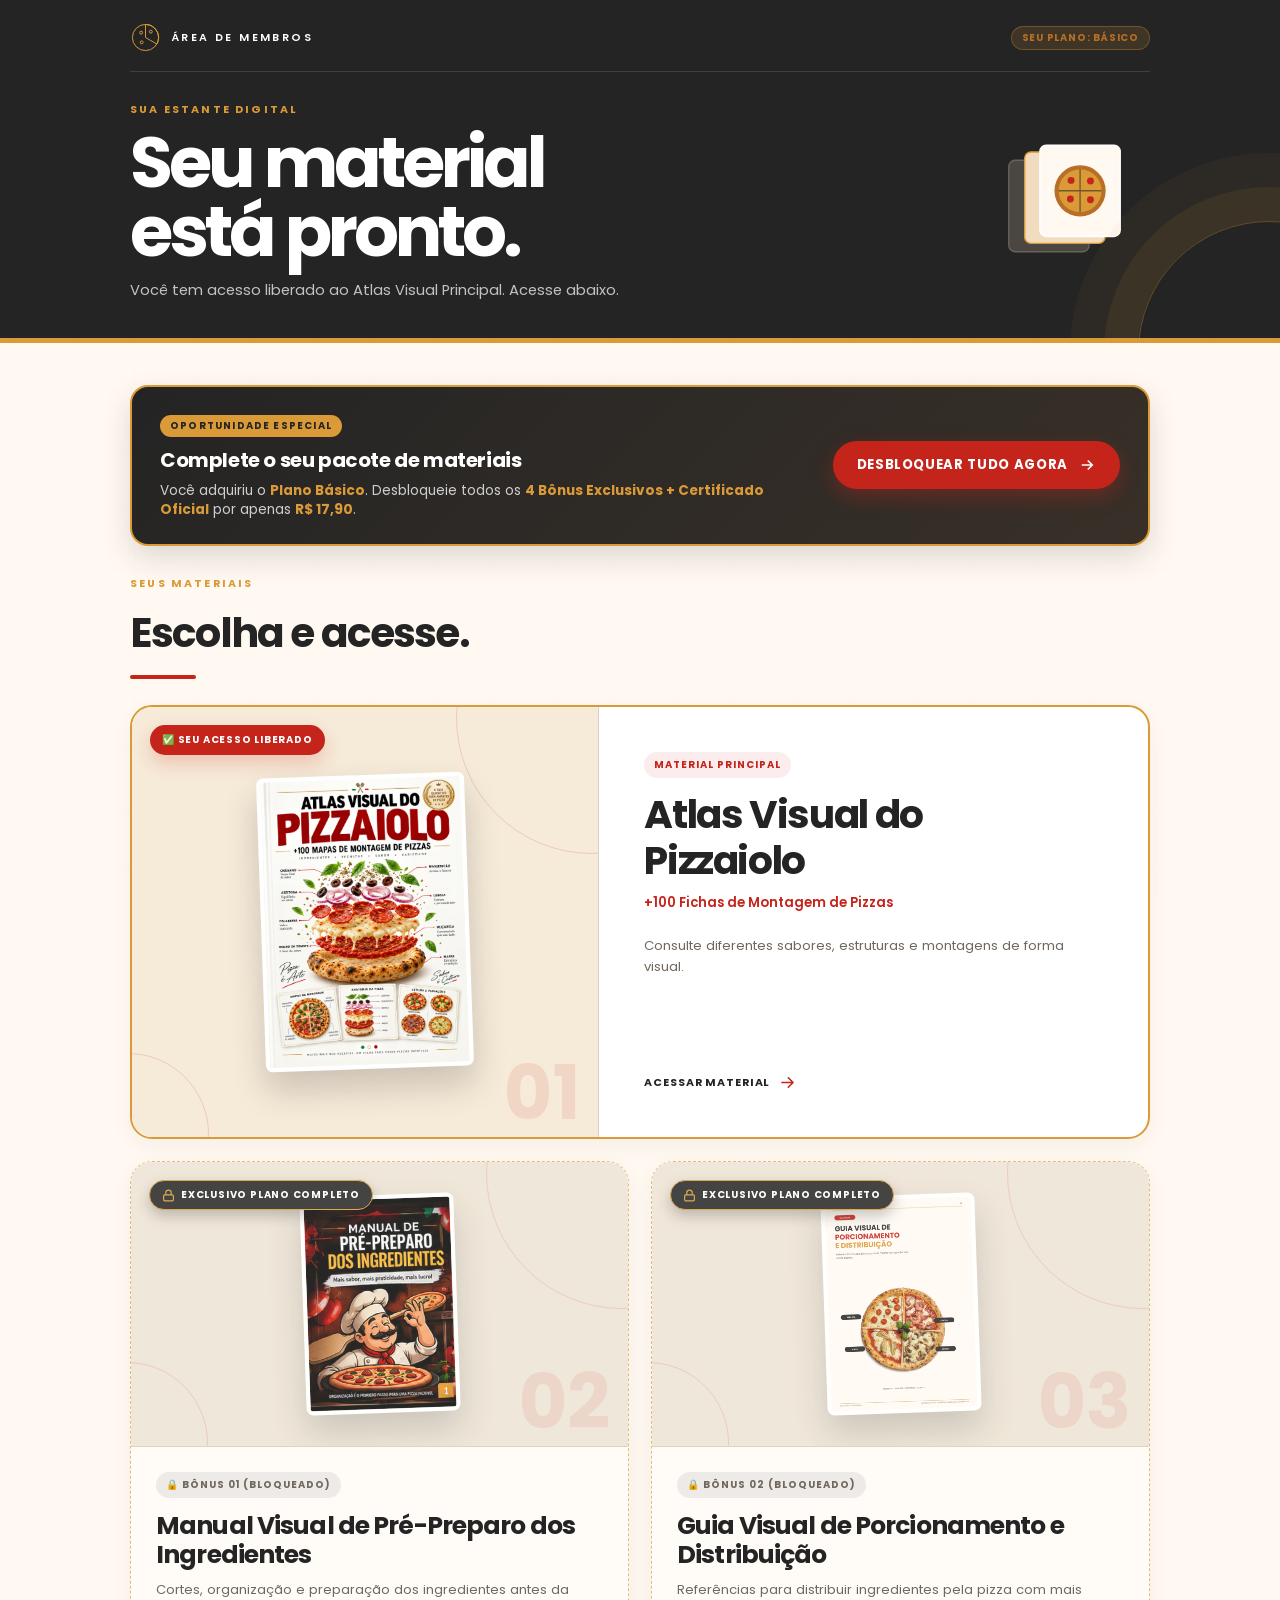
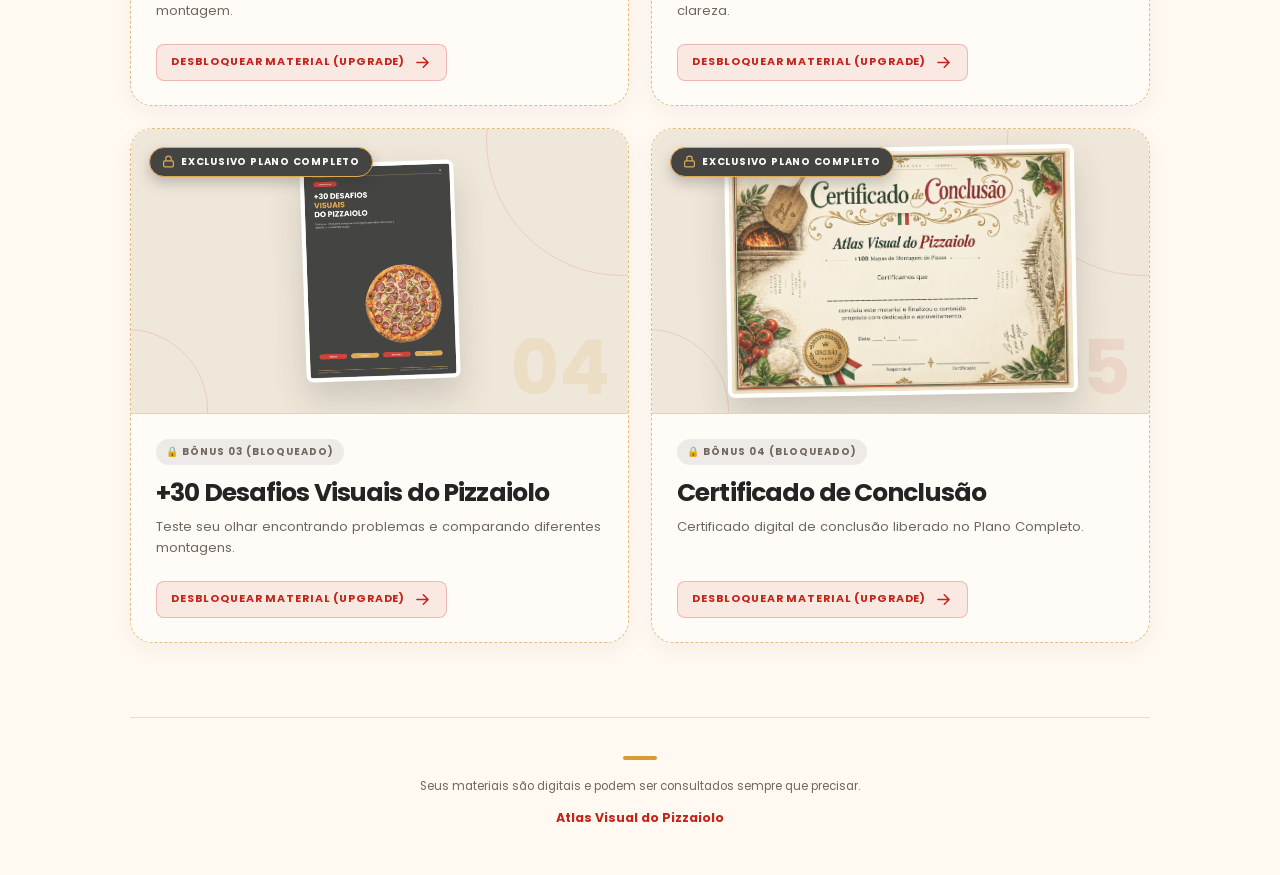
==== basico.html @ c29558bd "feat: Area de entrega do Atlas com upsell do Plano Completo e materiais" ====
<!DOCTYPE html><html lang="pt-BR"><head>
  <meta charset="utf-8">
  <meta name="viewport" content="width=device-width, initial-scale=1">
  <meta name="theme-color" content="#FFF9F2">
  <meta name="description" content="Área de membros do Atlas Visual do Pizzaiolo - Plano Básico">
  <title>Área de Membros (Plano Básico) | Atlas Visual do Pizzaiolo</title>
  <link rel="icon" href="data:image/svg+xml,%3Csvg xmlns='http://www.w3.org/2000/svg' viewBox='0 0 64 64'%3E%3Ccircle cx='32' cy='32' r='28' fill='%23d99a37'/%3E%3Ccircle cx='32' cy='32' r='22' fill='%23c5241a'/%3E%3C/svg%3E">
  <link rel="stylesheet" href="css/styles.css">
</head>
<body>
  <header class="member-header">
    <div class="header-inner">
      <div class="brand-row">
        <div class="brand-mark" aria-hidden="true">
          <svg viewBox="0 0 64 64" role="img">
            <circle cx="32" cy="32" r="27"></circle>
            <path d="M32 5a27 27 0 0 1 23.4 40.5L32 32Z"></path>
            <circle cx="23" cy="22" r="3"></circle>
            <circle cx="43" cy="20" r="3"></circle>
            <circle cx="24" cy="42" r="3"></circle>
          </svg>
        </div>
        <span>ÁREA DE MEMBROS</span>
        <span class="status-badge status-badge--basic">SEU PLANO: BÁSICO</span>
      </div>
      <div class="intro-copy">
        <div>
          <p class="eyebrow">SUA ESTANTE DIGITAL</p>
          <h1>Seu material<br>está pronto.</h1>
          <p class="subheadline">Você tem acesso liberado ao Atlas Visual Principal. Acesse abaixo.</p>
        </div>
        <div class="header-illustration" aria-hidden="true">
          <svg viewBox="0 0 260 170">
            <rect class="sheet back" x="56" y="25" width="116" height="132" rx="9"></rect>
            <rect class="sheet middle" x="79" y="13" width="116" height="132" rx="9"></rect>
            <rect class="sheet front" x="101" y="3" width="116" height="132" rx="9"></rect>
            <circle class="pizza-crust" cx="159" cy="69" r="37"></circle>
            <circle class="pizza-base" cx="159" cy="69" r="31"></circle>
            <circle class="topping" cx="146" cy="54" r="5"></circle>
            <circle class="topping" cx="174" cy="55" r="5"></circle>
            <circle class="topping" cx="145" cy="81" r="5"></circle>
            <circle class="topping" cx="174" cy="82" r="5"></circle>
            <path class="slice-line" d="M159 38v62M128 69h62"></path>
          </svg>
        </div>
      </div>
    </div>
  </header>

  <main>
    <section class="shelf" aria-labelledby="materials-title">
      <!-- BANNER DE UPSELL PARA PLANO COMPLETO -->
      <div class="upgrade-banner">
        <div class="upgrade-banner-content">
          <span class="upgrade-tag">OPORTUNIDADE ESPECIAL</span>
          <h3>Complete o seu pacote de materiais</h3>
          <p>Você adquiriu o <strong>Plano Básico</strong>. Desbloqueie todos os <strong>4 Bônus Exclusivos + Certificado Oficial</strong> por apenas <strong>R$ 17,90</strong>.</p>
        </div>
        <a href="https://pay.lowify.com.br/checkout.php?product_id=JMhcrx" target="_blank" rel="noopener noreferrer" class="upgrade-btn">
          DESBLOQUEAR TUDO AGORA
          <svg viewBox="0 0 24 24" aria-hidden="true"><path d="M5 12h13M13 6l6 6-6 6"></path></svg>
        </a>
      </div>

      <div class="section-heading">
        <p class="eyebrow">SEUS MATERIAIS</p>
        <h2 id="materials-title">Escolha e acesse.</h2>
        <span class="heading-line" aria-hidden="true"></span>
      </div>

      <div class="material-grid">
        <!-- 01 - ATLAS PRINCIPAL: 100% LIBERADO -->
        <a class="material-card material-card--featured reveal" href="https://entregavelpizza.vercel.app/public/materiais/atlas-visual-do-pizzaiolo.pdf" target="_blank" rel="noopener noreferrer" aria-label="Abrir Atlas Visual do Pizzaiolo em nova aba">
          <div class="card-visual">
            <span class="start-badge">✅ SEU ACESSO LIBERADO</span>
            <div class="cover-frame cover-frame--portrait">
              <img src="images/atlas.png" alt="Capa do Atlas Visual do Pizzaiolo">
            </div>
            <span class="module-number" aria-hidden="true">01</span>
          </div>
          <div class="card-copy">
            <span class="card-label">MATERIAL PRINCIPAL</span>
            <h3>Atlas Visual do Pizzaiolo</h3>
            <p class="card-complement">+100 Fichas de Montagem de Pizzas</p>
            <p>Consulte diferentes sabores, estruturas e montagens de forma visual.</p>
            <span class="card-action">ACESSAR MATERIAL <svg viewBox="0 0 24 24" aria-hidden="true"><path d="M5 12h13M13 6l6 6-6 6"></path></svg></span>
          </div>
        </a>

        <!-- 02 - BÔNUS 01: BLOQUEADO (UPSELL) -->
        <a class="material-card material-card--locked reveal" href="https://pay.lowify.com.br/checkout.php?product_id=JMhcrx" target="_blank" rel="noopener noreferrer" aria-label="Desbloquear Manual Visual de Pré-Preparo dos Ingredientes">
          <div class="card-visual">
            <span class="lock-badge">
              <svg viewBox="0 0 24 24"><rect x="3" y="11" width="18" height="11" rx="2" ry="2"></rect><path d="M7 11V7a5 5 0 0 1 10 0v4"></path></svg>
              EXCLUSIVO PLANO COMPLETO
            </span>
            <div class="cover-frame cover-frame--portrait">
              <img src="images/bonus-01.png" alt="Capa do Manual Visual de Pré-Preparo dos Ingredientes">
            </div>
            <span class="module-number" aria-hidden="true">02</span>
          </div>
          <div class="card-copy">
            <span class="card-label card-label--locked">🔒 BÔNUS 01 (BLOQUEADO)</span>
            <h3>Manual Visual de Pré-Preparo dos Ingredientes</h3>
            <p>Cortes, organização e preparação dos ingredientes antes da montagem.</p>
            <span class="card-action card-action--upgrade">DESBLOQUEAR MATERIAL (UPGRADE) <svg viewBox="0 0 24 24" aria-hidden="true"><path d="M5 12h13M13 6l6 6-6 6"></path></svg></span>
          </div>
        </a>

        <!-- 03 - BÔNUS 02: BLOQUEADO (UPSELL) -->
        <a class="material-card material-card--locked reveal" href="https://pay.lowify.com.br/checkout.php?product_id=JMhcrx" target="_blank" rel="noopener noreferrer" aria-label="Desbloquear Guia Visual de Porcionamento e Distribuição">
          <div class="card-visual card-visual--gold">
            <span class="lock-badge">
              <svg viewBox="0 0 24 24"><rect x="3" y="11" width="18" height="11" rx="2" ry="2"></rect><path d="M7 11V7a5 5 0 0 1 10 0v4"></path></svg>
              EXCLUSIVO PLANO COMPLETO
            </span>
            <div class="cover-frame cover-frame--portrait">
              <img src="images/bonus-02.png" alt="Capa do Guia Visual de Porcionamento e Distribuição">
            </div>
            <span class="module-number" aria-hidden="true">03</span>
          </div>
          <div class="card-copy">
            <span class="card-label card-label--locked">🔒 BÔNUS 02 (BLOQUEADO)</span>
            <h3>Guia Visual de Porcionamento e Distribuição</h3>
            <p>Referências para distribuir ingredientes pela pizza com mais clareza.</p>
            <span class="card-action card-action--upgrade">DESBLOQUEAR MATERIAL (UPGRADE) <svg viewBox="0 0 24 24" aria-hidden="true"><path d="M5 12h13M13 6l6 6-6 6"></path></svg></span>
          </div>
        </a>

        <!-- 04 - BÔNUS 03: BLOQUEADO (UPSELL) -->
        <a class="material-card material-card--locked reveal" href="https://pay.lowify.com.br/checkout.php?product_id=JMhcrx" target="_blank" rel="noopener noreferrer" aria-label="Desbloquear 30 Desafios Visuais do Pizzaiolo">
          <div class="card-visual card-visual--dark">
            <span class="lock-badge">
              <svg viewBox="0 0 24 24"><rect x="3" y="11" width="18" height="11" rx="2" ry="2"></rect><path d="M7 11V7a5 5 0 0 1 10 0v4"></path></svg>
              EXCLUSIVO PLANO COMPLETO
            </span>
            <div class="cover-frame cover-frame--portrait">
              <img src="images/bonus-03.png" alt="Capa dos 30 Desafios Visuais do Pizzaiolo">
            </div>
            <span class="module-number" aria-hidden="true">04</span>
          </div>
          <div class="card-copy">
            <span class="card-label card-label--locked">🔒 BÔNUS 03 (BLOQUEADO)</span>
            <h3>+30 Desafios Visuais do Pizzaiolo</h3>
            <p>Teste seu olhar encontrando problemas e comparando diferentes montagens.</p>
            <span class="card-action card-action--upgrade">DESBLOQUEAR MATERIAL (UPGRADE) <svg viewBox="0 0 24 24" aria-hidden="true"><path d="M5 12h13M13 6l6 6-6 6"></path></svg></span>
          </div>
        </a>

        <!-- 05 - BÔNUS 04: BLOQUEADO (UPSELL) -->
        <a class="material-card material-card--locked reveal" href="https://pay.lowify.com.br/checkout.php?product_id=JMhcrx" target="_blank" rel="noopener noreferrer" aria-label="Desbloquear Certificado de Conclusão">
          <div class="card-visual card-visual--certificate">
            <span class="lock-badge">
              <svg viewBox="0 0 24 24"><rect x="3" y="11" width="18" height="11" rx="2" ry="2"></rect><path d="M7 11V7a5 5 0 0 1 10 0v4"></path></svg>
              EXCLUSIVO PLANO COMPLETO
            </span>
            <div class="cover-frame cover-frame--landscape">
              <img src="images/certificado.png" alt="Miniatura do Certificado de Conclusão">
            </div>
            <span class="module-number" aria-hidden="true">05</span>
          </div>
          <div class="card-copy">
            <span class="card-label card-label--locked">🔒 BÔNUS 04 (BLOQUEADO)</span>
            <h3>Certificado de Conclusão</h3>
            <p>Certificado digital de conclusão liberado no Plano Completo.</p>
            <span class="card-action card-action--upgrade">DESBLOQUEAR MATERIAL (UPGRADE) <svg viewBox="0 0 24 24" aria-hidden="true"><path d="M5 12h13M13 6l6 6-6 6"></path></svg></span>
          </div>
        </a>
      </div>
    </section>
  </main>

  <footer>
    <div class="footer-mark" aria-hidden="true"></div>
    <p>Seus materiais são digitais e podem ser consultados sempre que precisar.</p>
    <strong>Atlas Visual do Pizzaiolo</strong>
  </footer>

  <script src="js/script.js"></script>
</body></html>
---- css/styles.css ----
@font-face {
  font-family: "Poppins";
  src: url("../fonts/Poppins-Regular.ttf") format("truetype");
  font-weight: 400;
  font-style: normal;
  font-display: swap;
}

@font-face {
  font-family: "Poppins";
  src: url("../fonts/Poppins-Medium.ttf") format("truetype");
  font-weight: 500;
  font-style: normal;
  font-display: swap;
}

@font-face {
  font-family: "Poppins";
  src: url("../fonts/Poppins-SemiBold.ttf") format("truetype");
  font-weight: 600;
  font-style: normal;
  font-display: swap;
}

@font-face {
  font-family: "Poppins";
  src: url("../fonts/Poppins-Bold.ttf") format("truetype");
  font-weight: 700;
  font-style: normal;
  font-display: swap;
}

:root {
  --warm: #fff9f2;
  --tomato: #c5241a;
  --gold: #d99a37;
  --coal: #242424;
  --muted: #70675e;
  --paper: #ffffff;
  --line: rgba(36, 36, 36, 0.12);
  --shadow: 0 14px 38px rgba(53, 35, 19, 0.09);
}

* {
  box-sizing: border-box;
}

html {
  scroll-behavior: smooth;
}

body {
  margin: 0;
  background: var(--warm);
  color: var(--coal);
  font-family: "Poppins", sans-serif;
  -webkit-font-smoothing: antialiased;
}

body::before {
  content: "";
  position: fixed;
  inset: 0;
  z-index: -1;
  pointer-events: none;
  opacity: 0.2;
  background-image: url("data:image/svg+xml,%3Csvg xmlns='http://www.w3.org/2000/svg' width='120' height='120' viewBox='0 0 120 120'%3E%3Cpath d='M15 0v120M75 0v120M0 30h120M0 90h120' stroke='%23d99a37' stroke-opacity='.18' stroke-width='.6'/%3E%3C/svg%3E");
}

a {
  color: inherit;
}

.member-header {
  position: relative;
  overflow: hidden;
  background: var(--coal);
  color: var(--paper);
  border-bottom: 5px solid var(--gold);
}

.member-header::after {
  content: "";
  position: absolute;
  width: 260px;
  height: 260px;
  right: -120px;
  bottom: -145px;
  border: 1px solid rgba(217, 154, 55, 0.34);
  border-radius: 50%;
  box-shadow: 0 0 0 34px rgba(217, 154, 55, 0.08), 0 0 0 68px rgba(217, 154, 55, 0.05);
}

.header-inner,
.shelf,
footer {
  width: min(100% - 32px, 1020px);
  margin-inline: auto;
}

.header-inner {
  padding: 22px 0 36px;
}

.brand-row {
  display: flex;
  align-items: center;
  gap: 10px;
  padding-bottom: 18px;
  border-bottom: 1px solid rgba(255, 255, 255, 0.12);
  font-size: 0.68rem;
  font-weight: 600;
  letter-spacing: 0.22em;
}

.brand-mark {
  width: 31px;
  height: 31px;
}

.brand-mark svg {
  width: 100%;
  height: 100%;
  fill: none;
  stroke: var(--gold);
  stroke-width: 2;
}

.brand-mark .topping {
  fill: var(--tomato);
  stroke: none;
}

.intro-copy {
  display: grid;
  grid-template-columns: 1fr 180px;
  align-items: center;
  gap: 16px;
  padding-top: 30px;
}

.eyebrow {
  margin: 0 0 10px;
  color: var(--gold);
  font-size: 0.68rem;
  font-weight: 700;
  letter-spacing: 0.2em;
}

h1,
h2,
h3,
p {
  margin-top: 0;
}

h1 {
  max-width: 620px;
  margin-bottom: 13px;
  font-size: clamp(2.15rem, 8vw, 4.4rem);
  line-height: 0.98;
  letter-spacing: -0.055em;
}

.subheadline {
  margin-bottom: 0;
  color: rgba(255, 255, 255, 0.72);
  font-size: 0.92rem;
  line-height: 1.55;
}

.header-illustration svg {
  display: block;
  width: 100%;
}

.sheet {
  stroke-width: 2;
}

.sheet.back {
  fill: #4a4641;
  stroke: #6b6258;
}

.sheet.middle {
  fill: #f1dcc0;
  stroke: var(--gold);
}

.sheet.front {
  fill: var(--warm);
  stroke: #fff;
}

.pizza-crust {
  fill: #b86e27;
}

.pizza-base {
  fill: var(--gold);
}

.topping {
  fill: var(--tomato);
}

.slice-line {
  fill: none;
  stroke: rgba(36, 36, 36, 0.55);
  stroke-width: 2;
}

main {
  padding: 42px 0 74px;
}

.section-heading {
  margin-bottom: 26px;
}

.section-heading h2 {
  margin-bottom: 12px;
  font-size: clamp(1.65rem, 5vw, 2.55rem);
  letter-spacing: -0.045em;
}

.heading-line {
  display: block;
  width: 66px;
  height: 4px;
  background: var(--tomato);
  border-radius: 100px;
}

.material-grid {
  display: grid;
  grid-template-columns: repeat(2, minmax(0, 1fr));
  gap: 22px;
}

.material-card {
  display: grid;
  grid-template-rows: 285px 1fr;
  overflow: hidden;
  min-width: 0;
  color: var(--coal);
  text-decoration: none;
  background: var(--paper);
  border: 1px solid var(--line);
  border-radius: 22px;
  box-shadow: 0 7px 22px rgba(53, 35, 19, 0.05);
  transition: transform 180ms ease, box-shadow 180ms ease, border-color 180ms ease;
}

.material-card:hover,
.material-card:focus-visible {
  transform: translateY(-3px);
  border-color: rgba(217, 154, 55, 0.65);
  box-shadow: var(--shadow);
  outline: none;
}

.material-card:active {
  transform: translateY(0) scale(0.992);
}

.material-card--featured {
  grid-column: 1 / -1;
  grid-template-columns: minmax(300px, 0.92fr) 1.08fr;
  grid-template-rows: minmax(430px, auto);
  border: 2px solid var(--gold);
}

.card-visual {
  position: relative;
  display: grid;
  place-items: center;
  min-height: 0;
  overflow: hidden;
  background: #f6ead8;
  border-bottom: 1px solid var(--line);
}

.card-visual::before,
.card-visual::after {
  content: "";
  position: absolute;
  border: 1px solid rgba(197, 36, 26, 0.16);
  border-radius: 50%;
}

.card-visual::before {
  width: 270px;
  height: 270px;
  right: -130px;
  top: -125px;
}

.card-visual::after {
  width: 160px;
  height: 160px;
  left: -85px;
  bottom: -78px;
}

.material-card--featured .card-visual {
  border-right: 1px solid var(--line);
  border-bottom: 0;
}

.card-visual--gold {
  background: #f4e0bb;
}

.card-visual--dark {
  background: var(--coal);
}

.card-visual--certificate {
  background: #efe6d4;
}

.cover-frame {
  position: relative;
  z-index: 1;
  overflow: hidden;
  background: #fff;
  border: 4px solid #fff;
  border-radius: 7px;
  box-shadow: 0 18px 34px rgba(36, 36, 36, 0.2);
  transform: rotate(-2deg);
  transition: transform 180ms ease;
}

.material-card:hover .cover-frame {
  transform: rotate(-1deg) scale(1.015);
}

.cover-frame--portrait {
  width: 154px;
  aspect-ratio: 0.707;
}

.material-card--featured .cover-frame--portrait {
  width: 208px;
}

.cover-frame--landscape {
  width: min(82%, 350px);
  aspect-ratio: 1.414;
  transform: rotate(-1deg);
}

.cover-frame img {
  display: block;
  width: 100%;
  height: 100%;
  object-fit: cover;
}

.module-number {
  position: absolute;
  right: 18px;
  bottom: 7px;
  z-index: 0;
  color: rgba(197, 36, 26, 0.1);
  font-size: 4.7rem;
  font-weight: 700;
  line-height: 1;
}

.card-visual--dark .module-number {
  color: rgba(217, 154, 55, 0.15);
}

.start-badge {
  position: absolute;
  z-index: 2;
  top: 18px;
  left: 18px;
  padding: 8px 12px;
  color: #fff;
  background: var(--tomato);
  border-radius: 100px;
  font-size: 0.62rem;
  font-weight: 700;
  letter-spacing: 0.08em;
  box-shadow: 0 8px 18px rgba(197, 36, 26, 0.2);
}

.card-copy {
  display: flex;
  flex-direction: column;
  align-items: flex-start;
  padding: 25px 25px 24px;
}

.material-card--featured .card-copy {
  justify-content: center;
  padding: 45px;
}

.card-label {
  display: inline-flex;
  margin-bottom: 14px;
  padding: 6px 10px;
  color: var(--tomato);
  background: rgba(197, 36, 26, 0.08);
  border-radius: 100px;
  font-size: 0.62rem;
  font-weight: 700;
  letter-spacing: 0.1em;
}

.card-copy h3 {
  margin-bottom: 10px;
  font-size: clamp(1.12rem, 3vw, 1.56rem);
  line-height: 1.16;
  letter-spacing: -0.035em;
}

.material-card--featured .card-copy h3 {
  max-width: 430px;
  font-size: clamp(1.65rem, 4vw, 2.45rem);
}

.card-complement {
  color: var(--tomato) !important;
  font-weight: 600;
}

.card-copy p {
  max-width: 480px;
  margin-bottom: 22px;
  color: var(--muted);
  font-size: 0.82rem;
  line-height: 1.58;
}

.card-action {
  display: flex;
  align-items: center;
  gap: 8px;
  margin-top: auto;
  color: var(--coal);
  font-size: 0.68rem;
  font-weight: 700;
  letter-spacing: 0.08em;
}

.card-action svg {
  width: 19px;
  height: 19px;
  fill: none;
  stroke: var(--tomato);
  stroke-width: 2;
  stroke-linecap: round;
  stroke-linejoin: round;
  transition: transform 180ms ease;
}

.material-card:hover .card-action svg {
  transform: translateX(3px);
}

footer {
  padding: 38px 0 46px;
  text-align: center;
  border-top: 1px solid var(--line);
}

.footer-mark {
  width: 34px;
  height: 4px;
  margin: 0 auto 18px;
  background: var(--gold);
  border-radius: 10px;
}

footer p {
  margin-bottom: 9px;
  color: var(--muted);
  font-size: 0.72rem;
}

footer strong {
  color: var(--tomato);
  font-size: 0.78rem;
}

.reveal {
  opacity: 0;
  transform: translateY(12px);
}

.is-ready .reveal {
  animation: reveal-card 420ms ease forwards;
}

.is-ready .reveal:nth-child(2) { animation-delay: 70ms; }
.is-ready .reveal:nth-child(3) { animation-delay: 140ms; }
.is-ready .reveal:nth-child(4) { animation-delay: 210ms; }
.is-ready .reveal:nth-child(5) { animation-delay: 280ms; }

@keyframes reveal-card {
  to {
    opacity: 1;
    transform: translateY(0);
  }
}

@media (max-width: 720px) {
  .header-inner,
  .shelf,
  footer {
    width: min(100% - 24px, 620px);
  }

  .header-inner {
    padding-bottom: 30px;
  }

  .intro-copy {
    grid-template-columns: 1fr 112px;
    align-items: end;
    padding-top: 25px;
  }

  .header-illustration {
    margin-right: -18px;
  }

  h1 {
    font-size: clamp(2rem, 11vw, 3rem);
  }

  main {
    padding-top: 34px;
  }

  .material-grid {
    grid-template-columns: 1fr;
    gap: 17px;
  }

  .material-card,
  .material-card--featured {
    grid-column: auto;
    grid-template-columns: 1fr;
    grid-template-rows: 278px auto;
  }

  .material-card--featured {
    grid-template-rows: 365px auto;
  }

  .material-card--featured .card-visual {
    border-right: 0;
    border-bottom: 1px solid var(--line);
  }

  .material-card--featured .cover-frame--portrait {
    width: 190px;
  }

  .material-card--featured .card-copy,
  .card-copy {
    justify-content: flex-start;
    padding: 24px 22px 23px;
  }

  .material-card--featured .card-copy h3 {
    font-size: 1.7rem;
  }

  .cover-frame--portrait {
    width: 145px;
  }

  .card-copy p {
    margin-bottom: 20px;
  }
}

@media (max-width: 430px) {
  .intro-copy {
    grid-template-columns: 1fr 88px;
  }

  .header-illustration {
    opacity: 0.92;
  }

  .subheadline {
    max-width: 255px;
    font-size: 0.82rem;
  }

  .material-card,
  .material-card--featured {
    border-radius: 18px;
  }
}

@media (prefers-reduced-motion: reduce) {
  *,
  *::before,
  *::after {
    scroll-behavior: auto !important;
    animation-duration: 0.01ms !important;
    animation-iteration-count: 1 !important;
    transition-duration: 0.01ms !important;
  }
}

/* ===================================================
   EXTENSÃO: MODO PLANO BÁSICO & UPSELL LOWIFY
   =================================================== */

.upgrade-banner {
  display: flex;
  align-items: center;
  justify-content: space-between;
  gap: 20px;
  padding: 24px 28px;
  margin-bottom: 30px;
  background: linear-gradient(135deg, #242424 0%, #383028 100%);
  border: 2px solid var(--gold);
  border-radius: 18px;
  box-shadow: 0 12px 30px rgba(36, 36, 36, 0.15);
}

.upgrade-banner-content {
  color: var(--paper);
}

.upgrade-tag {
  display: inline-block;
  padding: 4px 10px;
  margin-bottom: 8px;
  color: var(--coal);
  background: var(--gold);
  border-radius: 100px;
  font-size: 0.62rem;
  font-weight: 700;
  letter-spacing: 0.12em;
}

.upgrade-banner-content h3 {
  margin: 0 0 6px;
  color: #fff;
  font-size: 1.25rem;
  letter-spacing: -0.02em;
}

.upgrade-banner-content p {
  margin: 0;
  color: rgba(255, 255, 255, 0.78);
  font-size: 0.85rem;
  line-height: 1.45;
}

.upgrade-banner-content strong {
  color: var(--gold);
}

.upgrade-btn {
  display: inline-flex;
  align-items: center;
  gap: 10px;
  padding: 14px 24px;
  color: #fff;
  background: var(--tomato);
  border-radius: 100px;
  font-size: 0.82rem;
  font-weight: 700;
  letter-spacing: 0.05em;
  text-decoration: none;
  white-space: nowrap;
  box-shadow: 0 8px 20px rgba(197, 36, 26, 0.35);
  transition: transform 180ms ease, background 180ms ease, box-shadow 180ms ease;
}

.upgrade-btn:hover {
  background: #a91c13;
  transform: translateY(-2px);
  box-shadow: 0 12px 24px rgba(197, 36, 26, 0.45);
}

.upgrade-btn svg {
  width: 18px;
  height: 18px;
  fill: none;
  stroke: currentColor;
  stroke-width: 2.2;
}

/* CARDS BLOQUEADOS (PLANO BÁSICO) */
.material-card--locked {
  border: 1.5px dashed rgba(217, 154, 55, 0.65);
  background: #fffcf8;
}

.material-card--locked .card-visual {
  background: #ede3d4;
  opacity: 0.85;
}

.material-card--locked .lock-badge {
  position: absolute;
  z-index: 2;
  top: 18px;
  left: 18px;
  display: flex;
  align-items: center;
  gap: 6px;
  padding: 7px 12px;
  color: #fff;
  background: var(--coal);
  border: 1px solid var(--gold);
  border-radius: 100px;
  font-size: 0.62rem;
  font-weight: 700;
  letter-spacing: 0.08em;
  box-shadow: 0 6px 14px rgba(0, 0, 0, 0.25);
}

.material-card--locked .lock-badge svg {
  width: 13px;
  height: 13px;
  fill: none;
  stroke: var(--gold);
  stroke-width: 2.2;
}

.material-card--locked .card-label--locked {
  color: #70675e;
  background: rgba(36, 36, 36, 0.08);
}

.material-card--locked .card-action--upgrade {
  display: inline-flex;
  align-items: center;
  gap: 8px;
  margin-top: auto;
  padding: 8px 14px;
  color: var(--tomato);
  background: rgba(197, 36, 26, 0.09);
  border: 1px solid rgba(197, 36, 26, 0.25);
  border-radius: 8px;
  font-size: 0.68rem;
  font-weight: 700;
  letter-spacing: 0.08em;
  transition: all 180ms ease;
}

.material-card--locked:hover .card-action--upgrade {
  color: #fff;
  background: var(--tomato);
  border-color: var(--tomato);
}

.material-card--locked:hover .card-action--upgrade svg {
  stroke: #fff;
}

.status-badge {
  display: inline-flex;
  align-items: center;
  gap: 6px;
  padding: 4px 10px;
  border-radius: 100px;
  font-size: 0.62rem;
  font-weight: 700;
  letter-spacing: 0.08em;
  margin-left: auto;
}

.status-badge--active {
  background: rgba(39, 174, 96, 0.15);
  color: #1e824c;
  border: 1px solid rgba(39, 174, 96, 0.3);
}

.status-badge--basic {
  background: rgba(217, 154, 55, 0.15);
  color: #b86e27;
  border: 1px solid rgba(217, 154, 55, 0.3);
}

@media (max-width: 768px) {
  .upgrade-banner {
    flex-direction: column;
    align-items: stretch;
    text-align: left;
    padding: 20px;
  }
  .upgrade-btn {
    justify-content: center;
    width: 100%;
  }
}
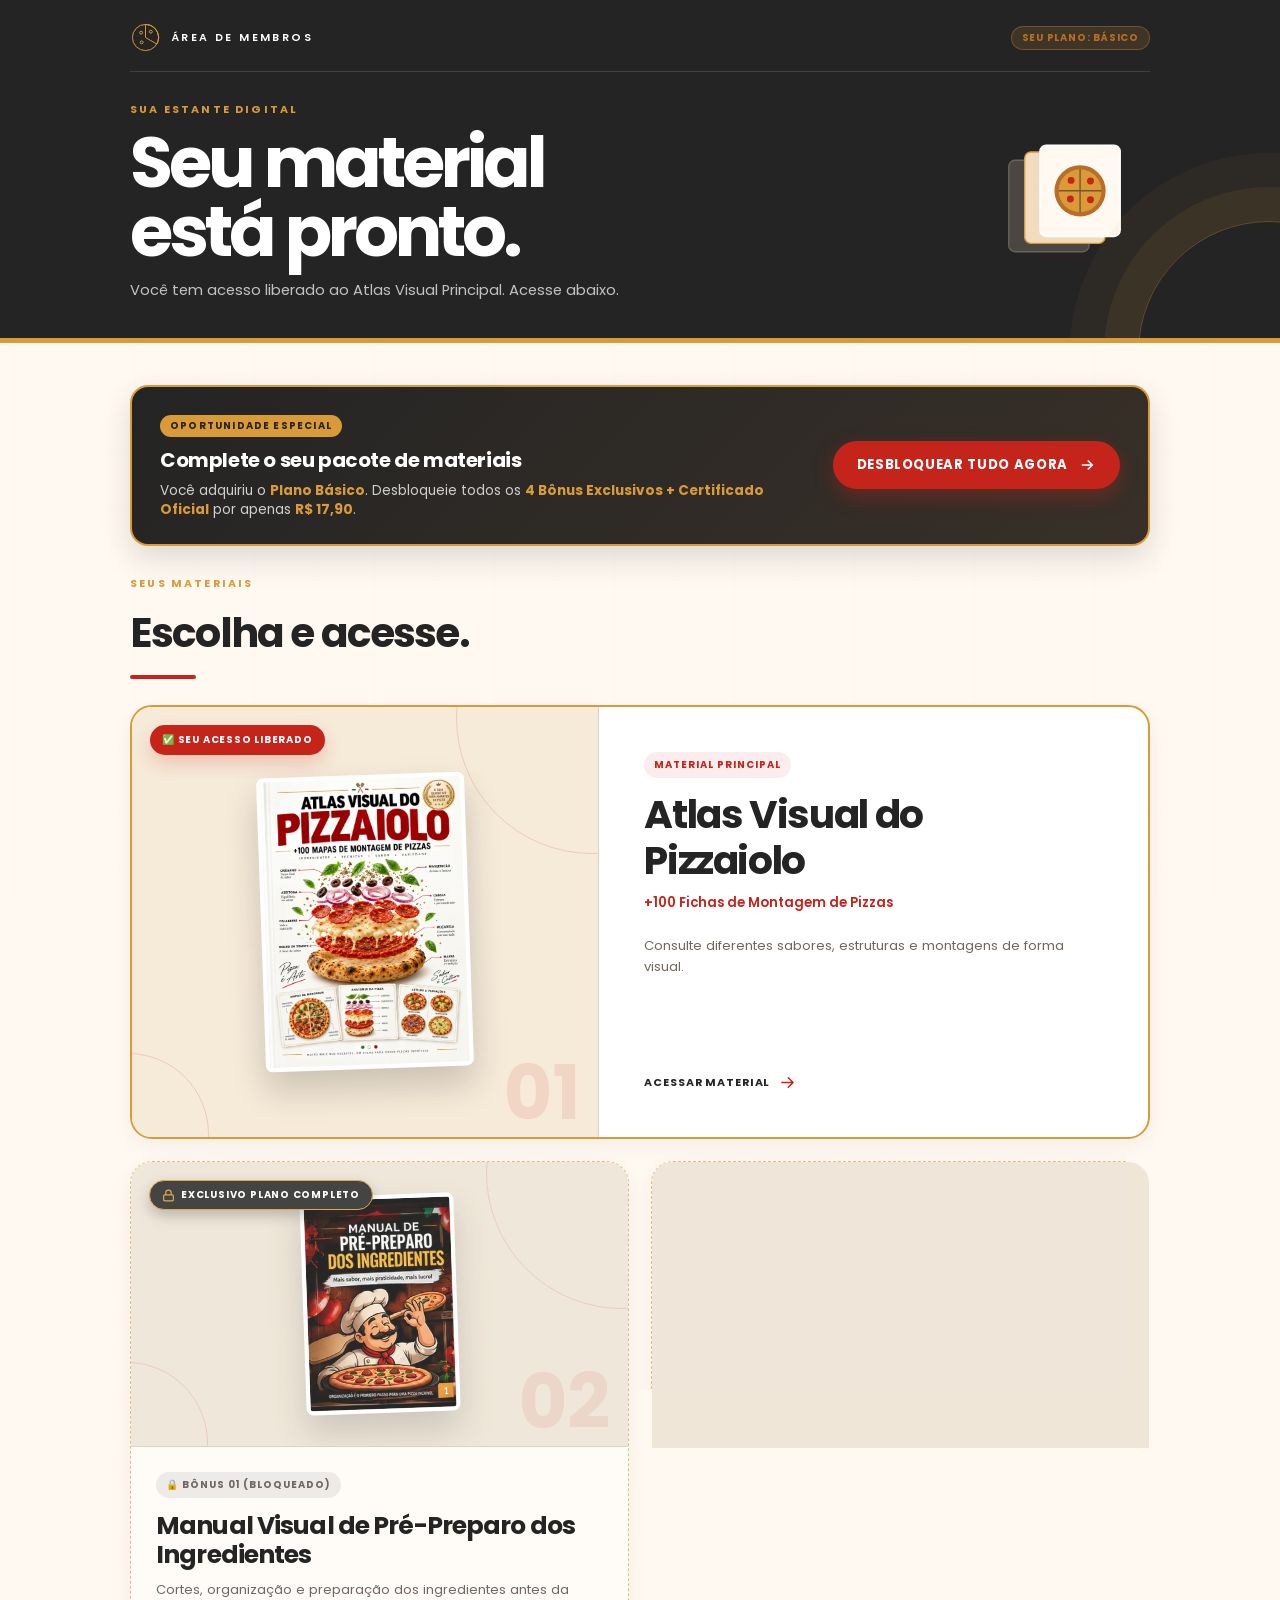
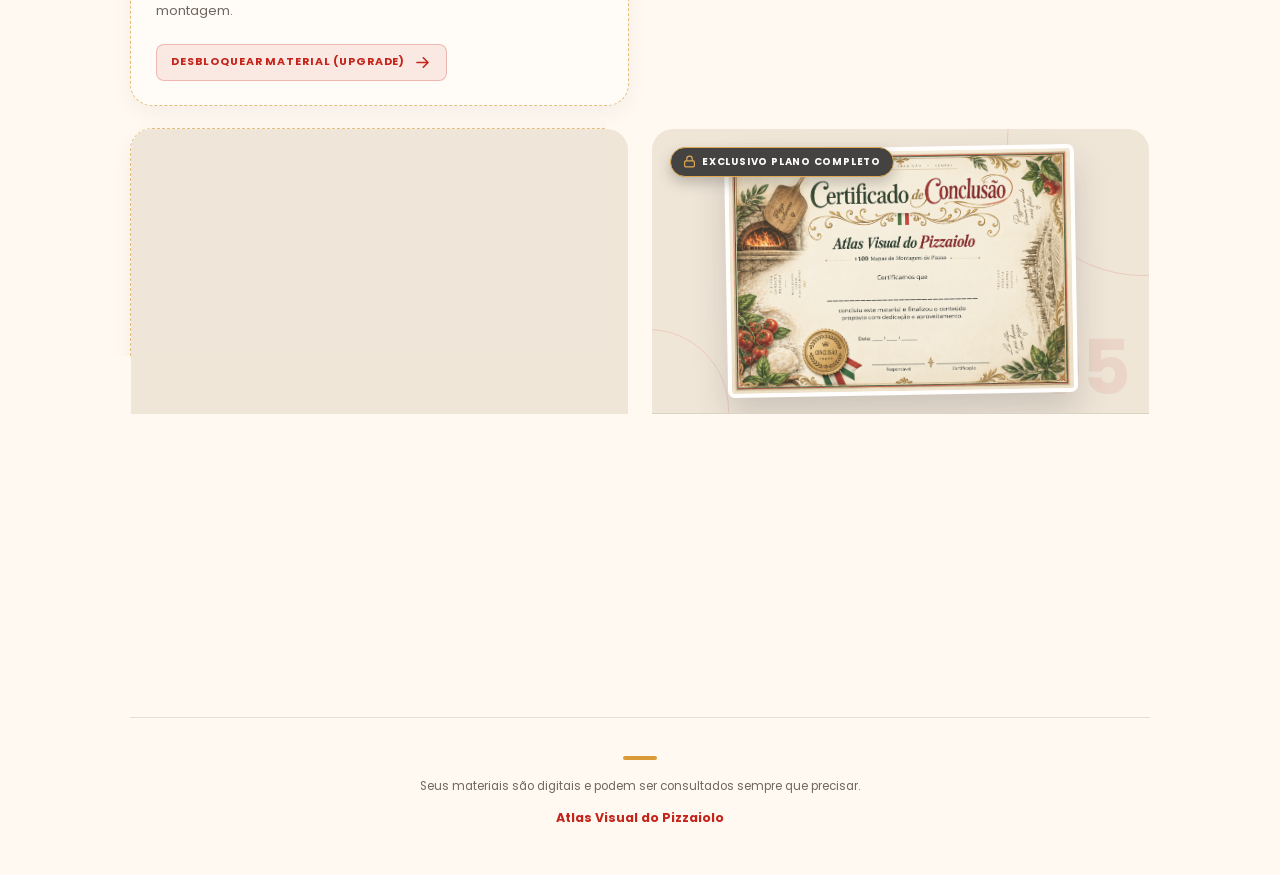
==== commit ae251693: "feat: restaurar Meta Pixel oficial 1751702309218947" ====
--- a/basico.html
+++ b/basico.html
@@ -6,6 +6,23 @@
   <title>Área de Membros (Plano Básico) | Atlas Visual do Pizzaiolo</title>
   <link rel="icon" href="data:image/svg+xml,%3Csvg xmlns='http://www.w3.org/2000/svg' viewBox='0 0 64 64'%3E%3Ccircle cx='32' cy='32' r='28' fill='%23d99a37'/%3E%3Ccircle cx='32' cy='32' r='22' fill='%23c5241a'/%3E%3C/svg%3E">
   <link rel="stylesheet" href="css/styles.css">
+  <!-- Meta Pixel Code -->
+  <script>
+  !function(f,b,e,v,n,t,s)
+  {if(f.fbq)return;n=f.fbq=function(){n.callMethod?
+  n.callMethod.apply(n,arguments):n.queue.push(arguments)};
+  if(!f._fbq)f._fbq=n;n.push=n;n.loaded=!0;n.version='2.0';
+  n.queue=[];t=b.createElement(e);t.async=!0;
+  t.src=v;s=b.getElementsByTagName(e)[0];
+  s.parentNode.insertBefore(t,s)}(window, document,'script',
+  'https://connect.facebook.net/en_US/fbevents.js');
+  fbq('init', '1751702309218947');
+  fbq('track', 'PageView');
+  </script>
+  <noscript><img height="1" width="1" style="display:none"
+  src="https://www.facebook.com/tr?id=1751702309218947&ev=PageView&noscript=1"
+  /></noscript>
+  <!-- End Meta Pixel Code -->
 </head>
 <body>
   <header class="member-header">
